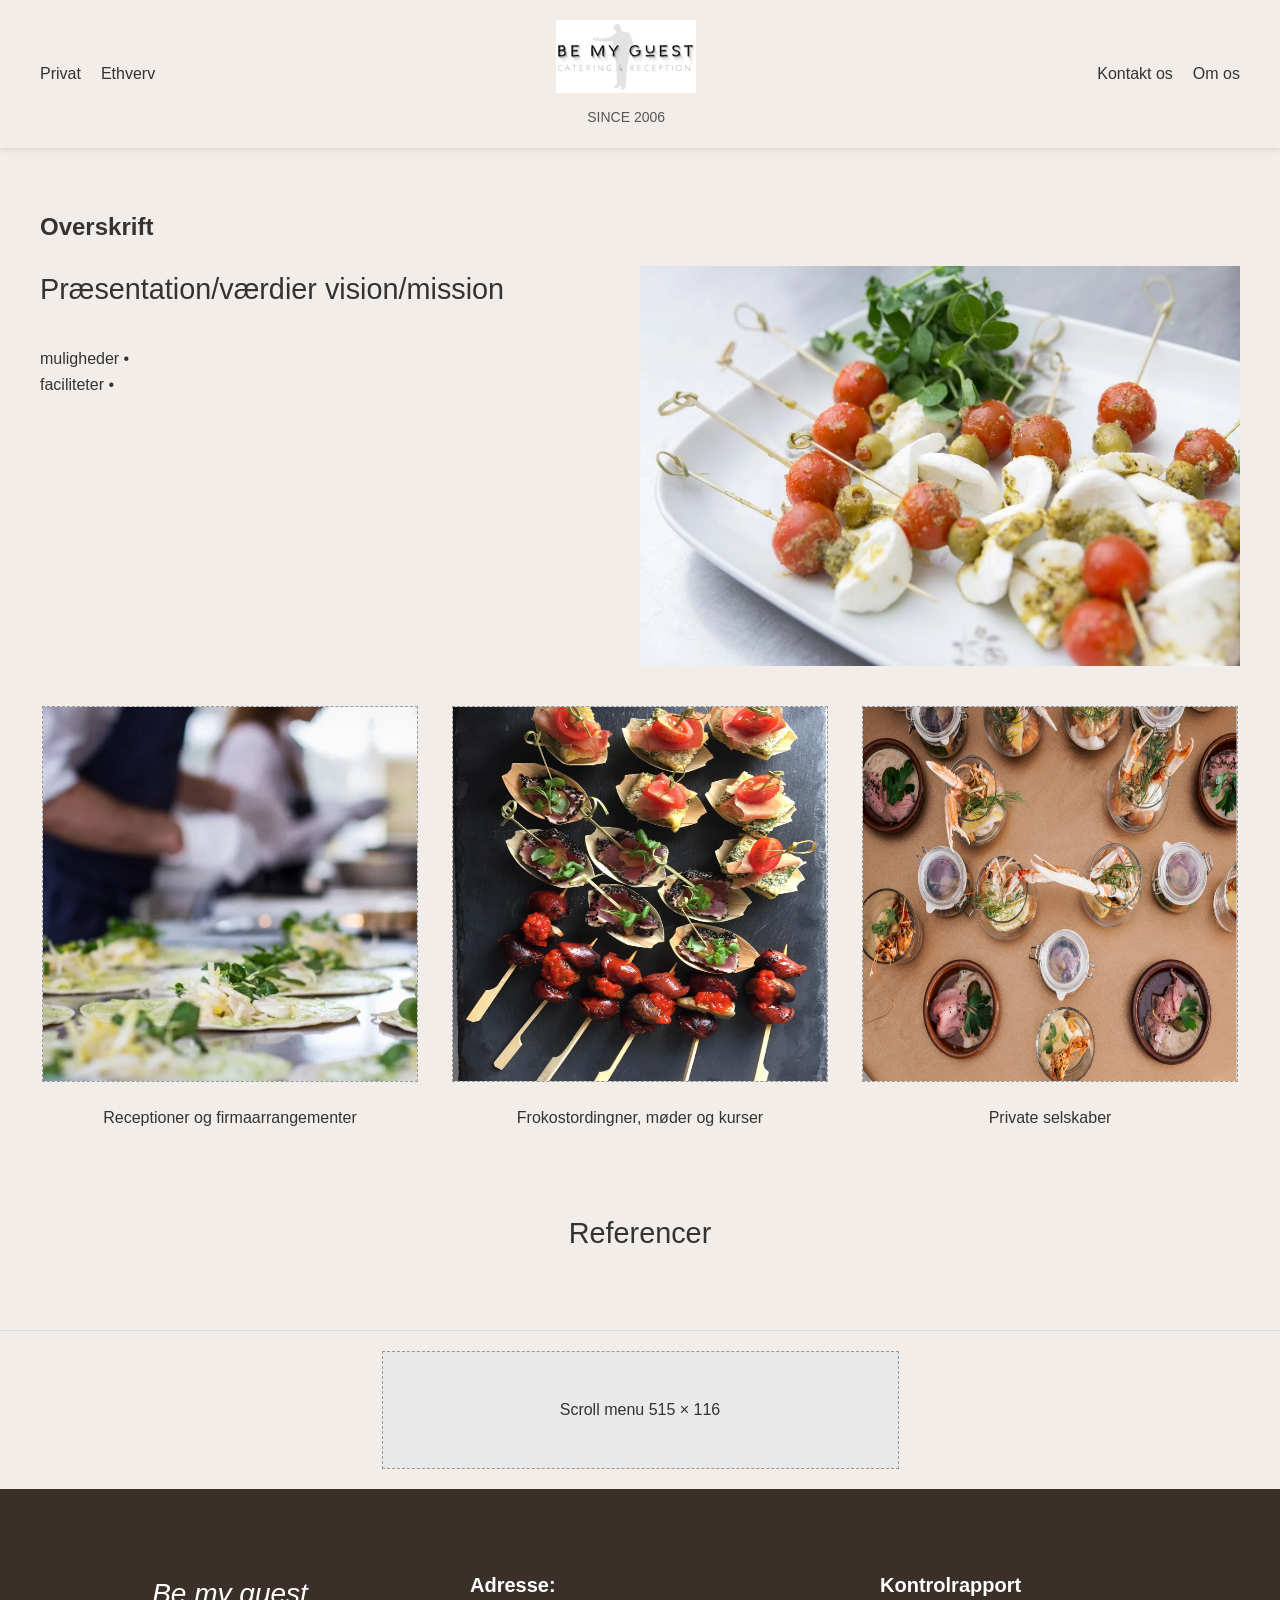
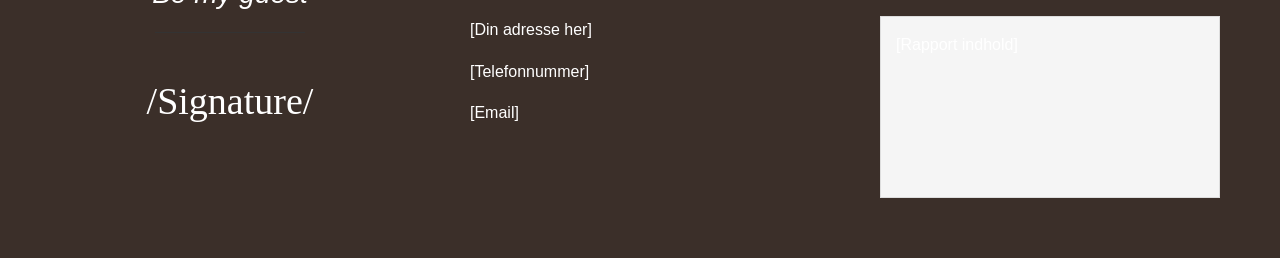
==== index.html @ 8f81d752 "first commit" ====
<!DOCTYPE html>
<html lang="da">

<head>
    <meta charset="UTF-8">
    <meta name="viewport" content="width=device-width, initial-scale=1.0">
    <title>Be my guest</title>
    <link rel="stylesheet" href="/css/styles.css">
    <link rel="icon" href="img/bmg-logo-final.webp" type="Be my guest logo">
</head>

<body>
    <nav class="menu-bar">
        <div class="menu-left">
            <span>Privat</span>
            <span>Ethverv</span>

        </div>

        <div class="logo">
            <img src="img/bmg-logo-final.webp" alt="Be my guest logo">
            <p>SINCE 2006</p>
        </div>

        <div class="menu-right">
            <span>Kontakt os</span>
            <span>Om os</span>
        </div>
    </nav>



    <main>
        <section class="presentation-section">
            <div class="presentation-title">
                <h1>Overskrift</h1>
            </div>
            <div class="mission-container">

                <div class="features-row">
                    <div class="text-content">
                        <h2 class="secondary-title">Præsentation/værdier vision/mission</h2>
                        <p class="features-text">muligheder •<br>faciliteter •</p>
                    </div>
                    <div class="feature-image">
                        <img src="img/værdier-pic.webp" alt="A picture of food on a platter">
                    </div>
                </div>
            </div>

            <div class="dialog-grid">
                <div class="dialog-card">
                    <div class="dialog-image"> <img src="img/reception-dialog.webp" alt="Et billede af mad"></div>
                    <p class="dialog-label">Receptioner og firmaarrangementer</p>
                </div>
                <div class="dialog-card">
                    <div class="dialog-image"> <img src="img/kurser-dialog.webp" alt="Et billede af et dækket bord">
                    </div>
                    <p class="dialog-label">Frokostordingner, møder og kurser</p>
                </div>
                <div class="dialog-card">
                    <div class="dialog-image"><img src="img/private-selskab-dialog.webp" alt="Et billede af mad"></div>
                    <p class="dialog-label">Private selskaber</p>
                </div>
            </div>
        </section>


        <section class="references-section">
            <h2 class="secondary-title">Referencer</h2>
            <!-- Reference indhold vil komme her -->
        </section>
    </main>

    <nav class="scroll-nav">
        <div class="scroll-menu-container">
            <!-- Scroll menu indhold vil komme her -->
            <p>Scroll menu 515 × 116</p>
        </div>
    </nav>

    <footer>
        <div class="content-container">
            <!-- Section 1 -->
            <section class="section be-my-guest">
                <h2>Be my guest</h2>
                <div class="signature-line"></div>
                <p class="signature">/Signature/</p>
            </section>

            <!-- Section 2 -->
            <section class="section address">
                <h3>Adresse:</h3>
                <p>[Din adresse her]</p>
                <p>[Telefonnummer]</p>
                <p>[Email]</p>
            </section>

            <!-- Section 3 -->
            <section class="section report">
                <h3>Kontrolrapport</h3>
                <div class="report-content">
                    [Rapport indhold]
                </div>
            </section>
        </div>
    </footer>
</body>

</html>
---- css/styles.css ----
body {
    font-family: Arial, sans-serif;
    margin: 0;
    padding: 0;
    background-color: #f2ede8;
    background-size: cover;
    background-position: center; 
    background-attachment: scroll;
}

.menu-bar {
    display: flex;
    justify-content: space-between;
    align-items: center;
    padding: 20px 40px;
    box-shadow: 0 2px 5px rgba(0,0,0,0.1);
}

.menu-left, .menu-right {
    display: flex;
    gap: 20px;
}

.logo {
    text-align: center;
}

.logo h1 {
    font-size: 24px;
    margin: 0;
    font-weight: normal;
    letter-spacing: 1px;
}

.logo p {
    margin: 5px 0 0 0;
    font-size: 14px;
    color: #555;
}

.content-container {
    display: flex;
    justify-content: space-between;
    align-items: flex-start; /* Changed to flex-start to align all at top */
    padding: 40px;
    gap: 30px;
}

/* Common section styles */
.section {
    flex: 1;
    padding: 20px;
}

/* Section 1: Be my guest */
.be-my-guest {
    text-align: center;
}

.be-my-guest h2 {
    font-size: 28px;
    font-weight: 300;
    margin-bottom: 15px;
    font-style: italic;
}

.signature-line {
    width: 150px;
    height: 1px;
    background-color: #333;
    margin: 0 auto 10px;
}

.signature {
    font-family: 'Brush Script MT', cursive;
    font-size: 38px;
}

/* Section 2: Address */
.address h3 {
    font-size: 20px;
    margin-bottom: 15px;
}

/* Section 3: Report */
.report h3 {
    font-size: 20px;
    margin-bottom: 15px;
}

.report-content {
    background-color: #f5f5f5;
    border: 1px solid #ddd;
    padding: 15px;
    min-height: 150px;
}



/* Generelle styles */
body {
    font-family: 'Arial', sans-serif;
    margin: 0;
    padding: 0;
    color: #333;
    line-height: 1.6;
}

.main-heading {
    text-align: center;
    padding: 40px 20px;
    background-color: #f8f8f8;
}

.primary-title {
    font-size: 2.5rem;
    margin: 0;
    font-weight: 600;
    letter-spacing: 0.5px;
}

.secondary-title {
    font-size: 1.8rem;
    padding-bottom: 10px;
    margin-top: 0;
    font-weight: 500;
}

/* Præsentationssektion */
.presentation-section {
    padding: 40px 20px;
    max-width: 1200px;
    margin: 0 auto;
}

.mission-container {
    margin-bottom: 40px;
}

.features-row {
    display: grid;
    grid-template-columns: 2fr 3fr; /* tekst til venstre, billede til højre */
    align-items: start;
    gap: 20px;
    margin: 20px 0;
}

.feature-image {
    justify-self: end; /* billede placeres til højre i sin celle */
}

.feature-image img {
    width: 600px;
    height: auto;
    display: block; /* korrekt billedvisning */
}

/* Dialog grid */
.dialog-grid {
    display: grid;
    grid-template-columns: repeat(3, 1fr);
    gap: 30px;
    margin-top: 40px;
}

.dialog-card {
    text-align: center;
}

.dialog-image img{
    height: 374px;
    width: 374px;
    background-color: #e9e9e9;
    border: 1px dashed #999;
    margin-bottom: 15px;
}

.dialog-label {
    margin: 0;
    font-size: 1rem;
}

/* Fuldbredde billede */
.full-width-image-section {
    margin: 40px 0;
}


/* Referencer */
.references-section {
    padding: 40px 20px;
    text-align: center;
}

/* Scroll menu */
.scroll-nav {
    bottom: 0;
    border-top: 1px solid #ddd;
    padding: 20px 0;
}

.scroll-menu-container {
    width: 515px;
    height: 116px;
    margin: 0 auto;
    background-color: #e9e9e9;
    border: 1px dashed #999;
    display: flex;
    align-items: center;
    justify-content: center;
}

img {
    max-width: 100%;
    height: auto;
}

footer{
    background-color: #3b2f29;
    color: white;
}

/* Responsivt design */
@media (max-width: 768px) {
    .dialog-grid {
        grid-template-columns: 1fr;
    }
    
    .features-row {
        flex-direction: column;
        align-items: flex-start;
    }
    
    .feature-image {
        width: 100%;
        height: 150;
    }
}
/* Responsive design */
@media (max-width: 768px) {
    .content-container {
        flex-direction: column;
    }
}
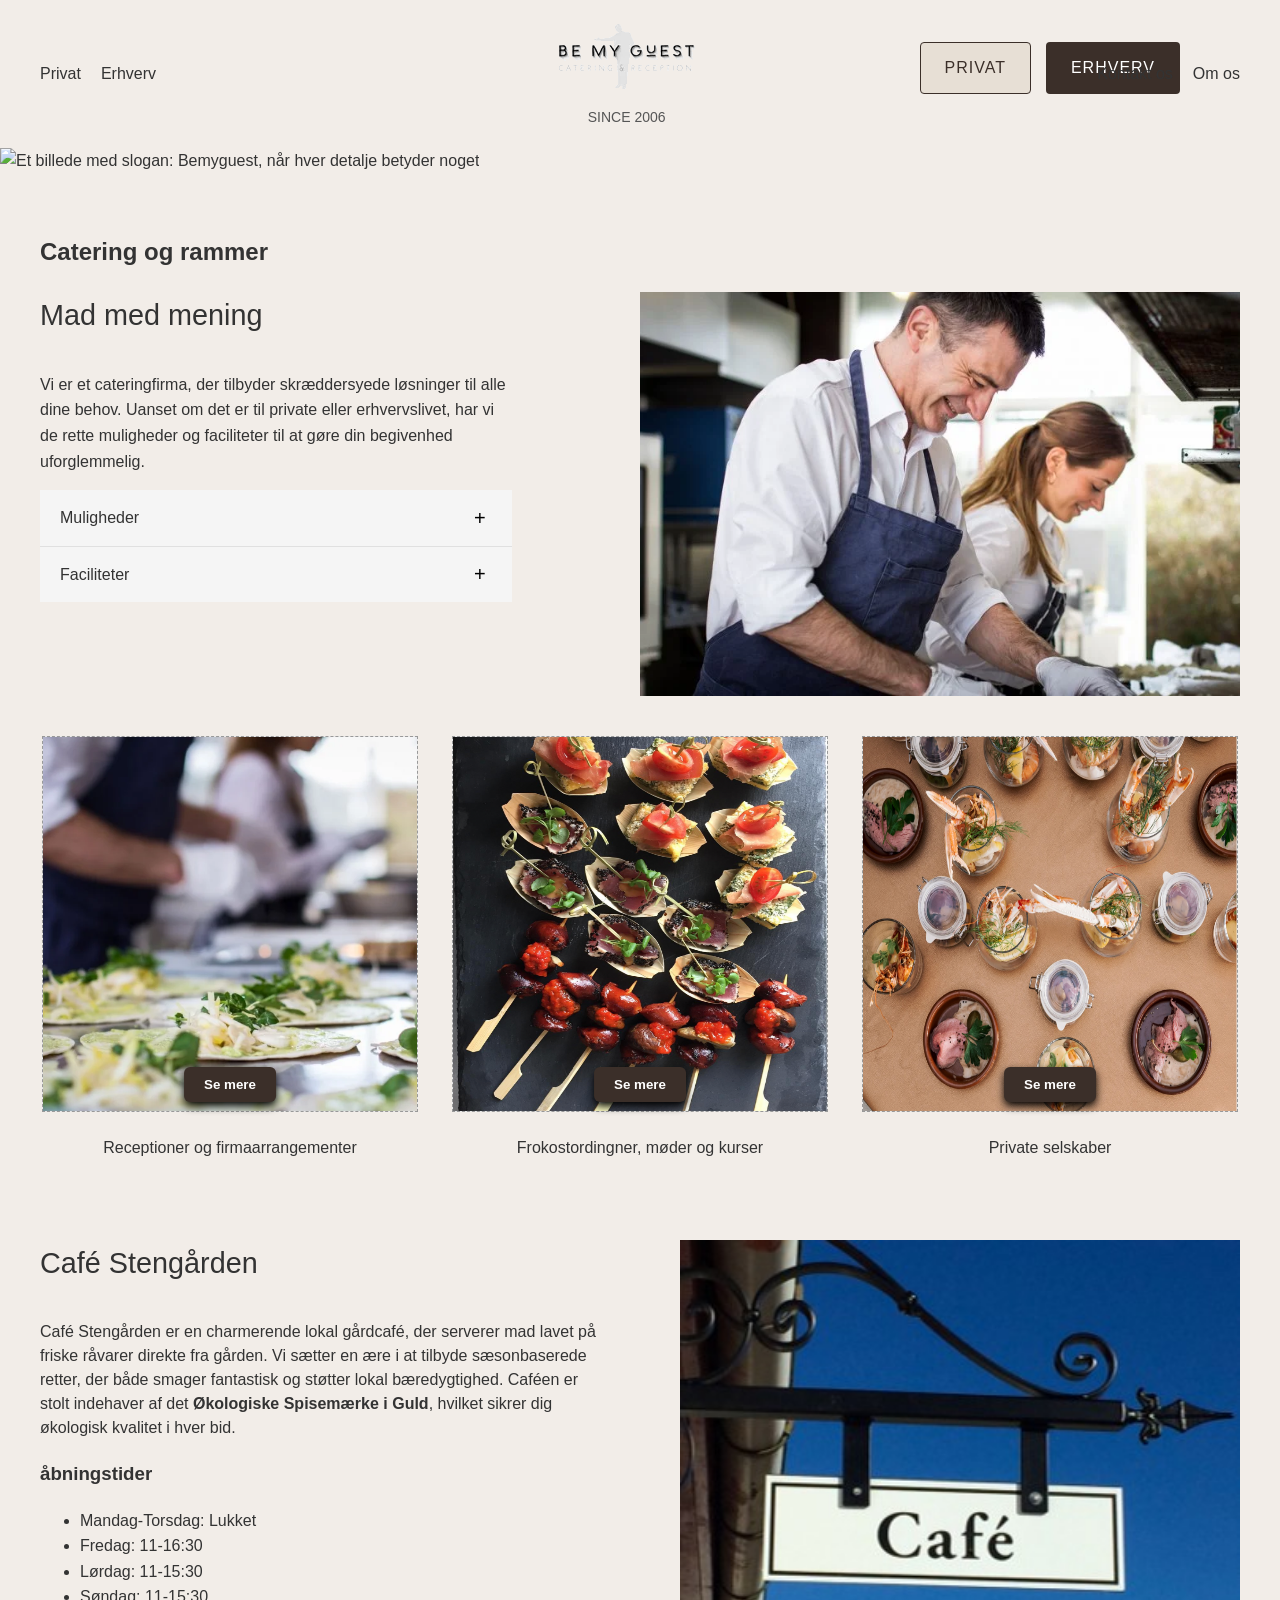
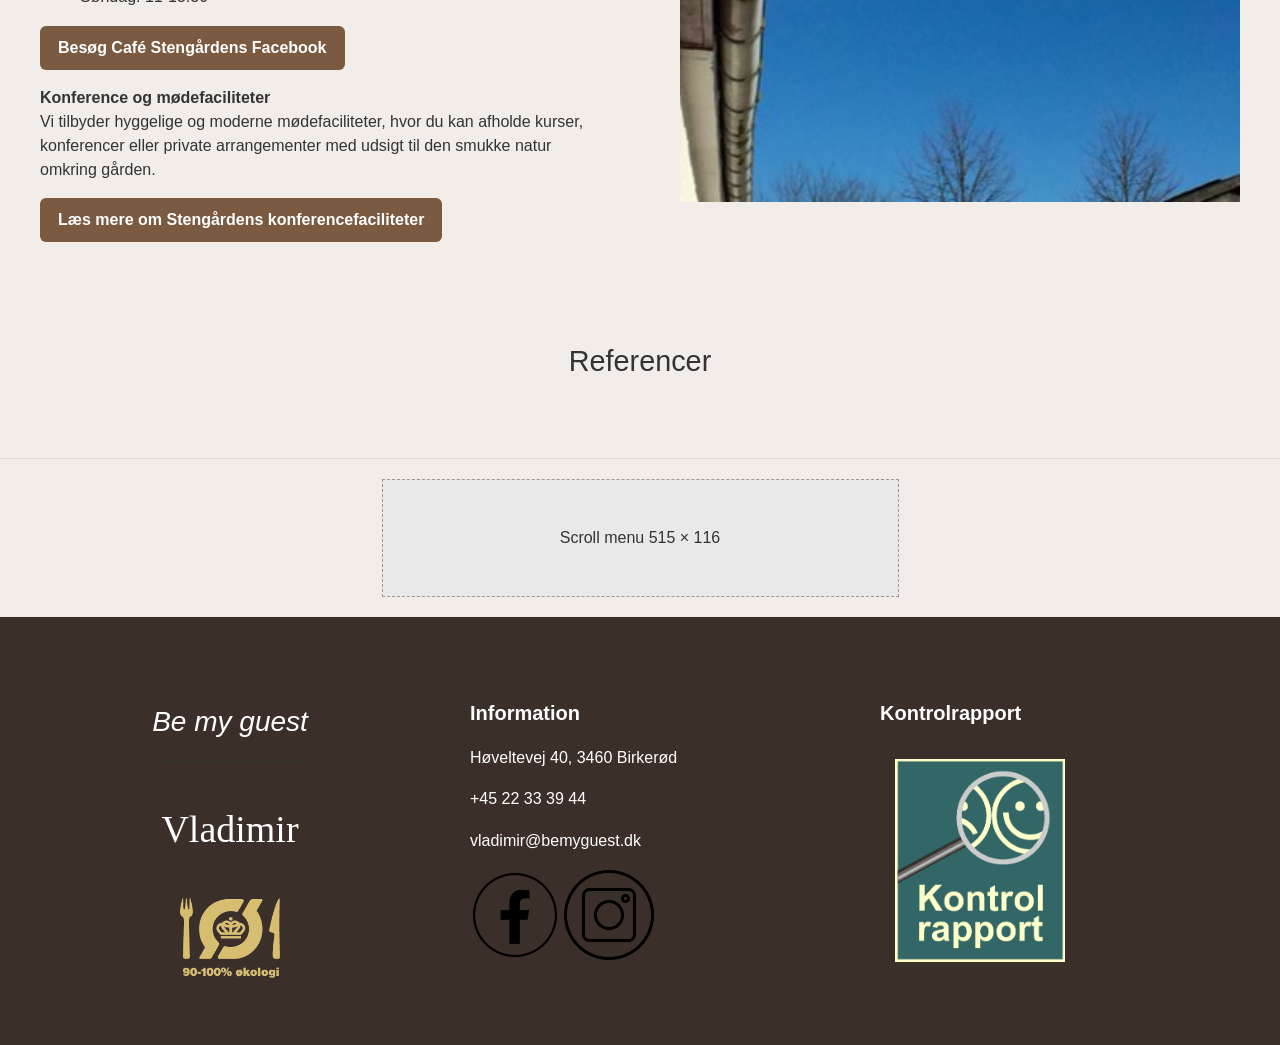
==== commit 1d86ad0c: "Næsten færdigt site, mangler referencer og styling" ====
--- a/index.html
+++ b/index.html
@@ -5,106 +5,357 @@
     <meta charset="UTF-8">
     <meta name="viewport" content="width=device-width, initial-scale=1.0">
     <title>Be my guest</title>
-    <link rel="stylesheet" href="/css/styles.css">
+    <link rel="stylesheet" href="css/styles.css">
     <link rel="icon" href="img/bmg-logo-final.webp" type="Be my guest logo">
 </head>
 
 <body>
-    <nav class="menu-bar">
-        <div class="menu-left">
-            <span>Privat</span>
-            <span>Ethverv</span>
-
-        </div>
-
-        <div class="logo">
-            <img src="img/bmg-logo-final.webp" alt="Be my guest logo">
-            <p>SINCE 2006</p>
-        </div>
-
-        <div class="menu-right">
-            <span>Kontakt os</span>
-            <span>Om os</span>
-        </div>
-    </nav>
-
-
+    <header>
+        <nav class="menu-bar">
+            <div class="menu-left">
+                <span>Privat</span>
+                <span>Erhverv</span>
+
+            </div>
+
+            <div class="logo">
+                <img src="img/bmg-logo-final.webp" alt="Be my guest logo">
+                <p>SINCE 2006</p>
+            </div>
+
+            <div class="menu-right">
+                <span>Kontakt os</span>
+                <span>Om os</span>
+            </div>
+        </nav>
+
+        <section class="hero-image">
+            <img src="img/Hero-Sektion.webp" alt="Et billede med slogan: Bemyguest, når hver detalje betyder noget">
+            <div class="cta-wrapper">
+                <a href="#privat" class="cta-button light">Privat</a>
+                <a href="#erhverv" class="cta-button dark">Erhverv</a>
+            </div>
+        </section>
+    </header>
 
     <main>
         <section class="presentation-section">
             <div class="presentation-title">
-                <h1>Overskrift</h1>
+                <h1>Catering og rammer</h1>
             </div>
             <div class="mission-container">
 
                 <div class="features-row">
-                    <div class="text-content">
-                        <h2 class="secondary-title">Præsentation/værdier vision/mission</h2>
-                        <p class="features-text">muligheder •<br>faciliteter •</p>
+                    <div class="container">
+                        <div class="text-content">
+                            <h2 class="secondary-title">Mad med mening</h2>
+                            <p class="features-text">Vi er et cateringfirma, der tilbyder skræddersyede løsninger til
+                                alle
+                                dine behov. Uanset om det er til private eller erhvervslivet, har vi de rette
+                                muligheder og faciliteter til at gøre din begivenhed uforglemmelig.</p>
+                        </div>
+
+
+
+                        <div class="info-box">
+                            <div class="info-item">
+                                <div class="info-header">
+                                    <span>Muligheder</span>
+                                    <button class="toggle-btn">+</button>
+                                </div>
+                                <div class="info-content">
+                                    <p>Be My Guest skaber madoplevelser til både hverdag og fest – fra varierede
+                                        frokostordninger og drikkevarer til skræddersyet catering til møder, kurser,
+                                        receptioner og private selskaber. Vi leverer mad ud af huset og tilbyder
+                                        professionel hjælp til planlægning og afvikling af større arrangementer. Ønsker
+                                        I at holde jeres event hos os, har vi både en hyggelig gårdcafé og et
+                                        stemningsfuldt selskabslokale til rådighed.</p>
+                                </div>
+                            </div>
+
+                            <div class="info-item">
+                                <div class="info-header">
+                                    <span>Faciliteter</span>
+                                    <button class="toggle-btn">+</button>
+                                </div>
+                                <div class="info-content">
+                                    <p>I stueetagen har vi en hyggelig gårdcafé, hvor vi serverer sæsonbaserede retter
+                                        lavet af friske råvarer direkte fra gården. På første sal finder du et lyst og
+                                        stemningsfuldt selskabslokale, perfekt til private fester, møder og
+                                        firmaarrangementer.</p>
+                                </div>
+
+                            </div>
+                        </div>
                     </div>
                     <div class="feature-image">
-                        <img src="img/værdier-pic.webp" alt="A picture of food on a platter">
+                        <img src="img/vladimir.webp" alt="Et billede af Vladimir, ejer af 'BeMyGuest">
                     </div>
                 </div>
             </div>
 
             <div class="dialog-grid">
                 <div class="dialog-card">
-                    <div class="dialog-image"> <img src="img/reception-dialog.webp" alt="Et billede af mad"></div>
+                    <div class="image-container">
+                        <div class="dialog-image"> <img src="img/reception-dialog.webp" alt="Et billede af mad">
+                            <button class="cta_btn" onclick="openDialog('articleDialog')">Se mere</button>
+                        </div>
+
+                        <dialog id="articleDialog">
+                            <article>
+                                <p>
+                                    Hos Be My Guest ved vi, hvor vigtigt det er, at receptioner og firmaarrangementer
+                                    ikke bare bliver vellykkede, men også mindeværdige. Vi tilbyder skræddersyet
+                                    catering og eventløsninger, der tager højde for jeres virksomheds profil, ønsker og
+                                    behov – uanset om det er en formel reception, et uformelt netværksarrangement eller
+                                    en stor firmafest.
+                                </p>
+                                <p>
+                                    Vi sørger for, at maden matcher anledningen og sætter den rette stemning med en
+                                    menu, der både imponerer og skaber gode samtaler. Vores erfarne kokke sammensætter
+                                    alt fra lækre kanapéer og buffetløsninger til signaturretter, der afspejler
+                                    årstidens bedste råvarer og bæredygtige valg. Samtidig kan vi tilbyde drikkevarer,
+                                    som komplimenterer menuen, og som giver gæsterne en helhedsoplevelse – altid med
+                                    fokus på kvalitet og balance.
+                                </p>
+                                <p>
+                                    Udover mad og drikke kan vi hjælpe med det praktiske: Professionel servering,
+                                    planlægning og koordinering, så I kan fokusere på at netværke og nyde arrangementet.
+                                    Vi kan håndtere alt fra mindre, intime receptioner til større events med mange
+                                    deltagere, og vores fleksibilitet gør det nemt at tilpasse løsningerne til jeres
+                                    specifikke ønsker.
+                                </p>
+                                <p>
+                                    Vores mål er at skabe rammerne for en vellykket event, hvor alle detaljer er
+                                    gennemtænkte – fra første velkomst til sidste dessert. Med Be My Guest som partner
+                                    kan I trygt overlade mad og logistik til os, og i stedet fokusere på at styrke
+                                    relationer og skabe gode minder blandt kolleger, samarbejdspartnere og kunder.
+                                </p>
+                                <button onclick="closeDialog('articleDialog')" autofocus>Luk</button>
+                            </article>
+                        </dialog>
+                    </div>
                     <p class="dialog-label">Receptioner og firmaarrangementer</p>
                 </div>
                 <div class="dialog-card">
-                    <div class="dialog-image"> <img src="img/kurser-dialog.webp" alt="Et billede af et dækket bord">
+                    <div class="image-container">
+                        <div class="dialog-image"> <img src="img/kurser-dialog.webp" alt="Et billede af et dækket bord">
+                            <button class="cta_btn" onclick="openDialog('FrokostDialog')">Se mere</button>
+                        </div>
+                        <dialog id="FrokostDialog">
+                            <article>
+                                <h3>Frokostordning</h3>
+                                <p>
+                                    En god arbejdsdag kræver energi – og det starter med et godt måltid. Vores
+                                    frokostordning er sammensat med fokus på både smag, variation og ernæring.
+                                    Vi tilbyder dagligt frisklavet mad, der imødekommer forskellige behov og
+                                    præferencer,
+                                    herunder vegetariske og allergivenlige alternativer.
+                                </p>
+                                <p>
+                                    Frokosten leveres fra lokale leverandører, og vi lægger vægt på bæredygtighed og
+                                    kvalitet. Det giver ikke kun glade maver, men også et stærkere fællesskab på tværs
+                                    af
+                                    afdelinger.
+                                </p>
+
+
+
+                                <h3>Møder</h3>
+                                <p>
+                                    Effektive møder skaber klarhed, retning og fremdrift. Hos os prioriterer vi en
+                                    struktureret
+                                    mødekultur, hvor dagsordener, tid og formål er tydeligt defineret.
+                                    Vi benytter moderne mødefaciliteter og digitale værktøjer til at sikre, at alle
+                                    deltagere
+                                    kan bidrage aktivt – både fysisk og online.
+                                </p>
+                                <p>
+                                    Vores møderum er indrettet til både mindre arbejdsgrupper og større præsentationer,
+                                    og
+                                    vi
+                                    tilbyder teknisk support, hvis der er behov.
+                                </p>
+
+
+
+                                <h3>Kurser</h3>
+                                <p>
+                                    Vi tror på livslang læring. Derfor tilbyder vi løbende kurser og kompetenceudvikling
+                                    for
+                                    vores medarbejdere.
+                                    Undervisningen spænder fra faglige specialiseringer til bløde kompetencer som
+                                    kommunikation
+                                    og projektledelse.
+                                </p>
+                                <p>
+                                    Kurserne foregår både internt og i samarbejde med eksterne partnere, og de
+                                    skræddersys
+                                    efter
+                                    behov og ambitioner.
+                                    Uanset niveau er målet det samme: At gøre vores team stærkere, klogere og mere
+                                    motiveret.
+                                </p>
+                                <button onclick="closeDialog('FrokostDialog')" autofocus>Luk</button>
+                            </article>
+                        </dialog>
                     </div>
                     <p class="dialog-label">Frokostordingner, møder og kurser</p>
                 </div>
+
                 <div class="dialog-card">
-                    <div class="dialog-image"><img src="img/private-selskab-dialog.webp" alt="Et billede af mad"></div>
+                    <div class="image-container">
+                        <div class="dialog-image"><img src="img/private-selskab-dialog.webp" alt="Et billede af mad">
+                            <button class="cta_btn" onclick="openDialog('PrivatDialog')">Se mere</button>
+                        </div>
+                        <dialog id="PrivatDialog">
+                            <article>
+                                <p>
+                                    Hos Be My Guest ved vi, at private selskaber handler om mere end blot mad – det
+                                    handler
+                                    om at skabe uforglemmelige øjeblikke sammen med familie og venner i trygge og smukke
+                                    rammer. Derfor tilbyder vi ikke blot catering, men en komplet oplevelse, hvor vi
+                                    skræddersyr både menu og lokaler, så det passer perfekt til netop jeres festlige
+                                    anledning.
+                                </p>
+                                <p>
+                                    Uanset om du planlægger en intim middag, en stor fødselsdag, bryllup, barnedåb eller
+                                    jubilæum, tager vi hånd om alle detaljer fra start til slut. Vores passionerede
+                                    kokke
+                                    komponerer menuer baseret på sæsonens bedste råvarer, der både forkæler smagsløgene
+                                    og
+                                    tager hensyn til eventuelle kostbehov, allergier eller ønsker om bæredygtighed.
+                                </p>
+                                <p>
+                                    Vi tilbyder et bredt udvalg af muligheder, lige fra elegante forretter og
+                                    signaturretter
+                                    til generøse buffeter og festlige desserter, som kan tilpasses jeres stil og tema.
+                                    Vores
+                                    team hjælper også gerne med valg af drikkevarer, som komplementerer menuen og løfter
+                                    hele oplevelsen.
+                                </p>
+                                <p>
+                                    Vores selskabslokaler, placeret i en lys og stemningsfuld atmosfære med udsigt til
+                                    hyggelige gårdmiljøer, kan pyntes og arrangeres efter jeres ønsker – om det er et
+                                    traditionelt selskab eller en mere utraditionel sammenkomst. Skal festen holdes ude?
+                                    Vi
+                                    tilbyder også levering af mad og drikke til jeres private adresse eller andre
+                                    lokationer, hvor vi sørger for at hele arrangementet forløber gnidningsfrit.
+                                </p>
+                                <p>
+                                    Med professionel planlægning og servering fra vores erfarne personale sikrer vi, at
+                                    I
+                                    kan nyde selskabet og fokusere på det vigtigste – jeres gæster. Vi tilbyder
+                                    fleksible
+                                    løsninger, der kan tilpasses både store og små selskaber, og vi står klar til at
+                                    rådgive
+                                    jer gennem hele processen for at sikre, at alle detaljer er på plads.
+                                </p>
+                                <p>
+                                    Be My Guest er mere end catering – vi er din betroede partner i at skabe personlige
+                                    og
+                                    mindeværdige selskaber, hvor hver detalje tæller, og hvor gæstfrihed er i centrum.
+                                </p>
+                                <button onclick="closeDialog('PrivatDialog')" autofocus>Luk</button>
+                            </article>
+                        </dialog>
+                    </div>
                     <p class="dialog-label">Private selskaber</p>
-                </div>
-            </div>
+
+                </div>
         </section>
 
+        <section class="café-section">
+
+            <div class="café-content">
+                <div class="café-title">
+                    <h2 class="secondary-title">Café Stengården</h2>
+                </div>
+                <p>Café Stengården er en charmerende lokal gårdcafé, der serverer mad lavet på friske råvarer direkte
+                    fra gården. Vi sætter en ære i at tilbyde sæsonbaserede retter, der både smager fantastisk og
+                    støtter lokal bæredygtighed. Caféen er stolt indehaver af det <strong>Økologiske Spisemærke i
+                        Guld</strong>, hvilket sikrer dig økologisk kvalitet i hver bid.</p>
+                <section class="opening-times">
+                    <div class="hours">
+                        <h1>åbningstider</h1>
+                        <ul>
+                            <li>Mandag-Torsdag: Lukket</li>
+                            <li>Fredag: 11-16:30</li>
+                            <li>Lørdag: 11-15:30</li>
+                            <li>Søndag: 11-15:30</li>
+                        </ul>
+                    </div>
+                </section>
+                <p>
+                    <a href="https://www.facebook.com/Stengaardencafe/" target="_blank" rel="noopener"
+                        class="cta-link">Besøg Café Stengårdens Facebook</a>
+                </p>
+
+
+
+                <p><strong>Konference og mødefaciliteter</strong><br>
+                    Vi tilbyder hyggelige og moderne mødefaciliteter, hvor du kan afholde kurser, konferencer eller
+                    private arrangementer med udsigt til den smukke natur omkring gården.</p>
+                <p>
+                    <a href="https://www.stengaarden-konference.dk/om-stengaarden/" target="_blank" rel="noopener"
+                        class="cta-link">Læs mere om Stengårdens konferencefaciliteter</a>
+                </p>
+            </div>
+
+            <div class="café-image">
+                <img src="img/cafe_skilt.webp" alt="Et billede af caféen">
+            </div>
+        </section>
 
         <section class="references-section">
             <h2 class="secondary-title">Referencer</h2>
-            <!-- Reference indhold vil komme her -->
+
         </section>
     </main>
 
     <nav class="scroll-nav">
         <div class="scroll-menu-container">
-            <!-- Scroll menu indhold vil komme her -->
+
             <p>Scroll menu 515 × 116</p>
         </div>
     </nav>
 
     <footer>
         <div class="content-container">
-            <!-- Section 1 -->
+
             <section class="section be-my-guest">
                 <h2>Be my guest</h2>
                 <div class="signature-line"></div>
-                <p class="signature">/Signature/</p>
+                <p class="signature">Vladimir</p>
+                <img class="oekologi-logo" src="img/oekologi-logo.webp" alt="Økologi logo">
+
             </section>
 
-            <!-- Section 2 -->
+
             <section class="section address">
-                <h3>Adresse:</h3>
-                <p>[Din adresse her]</p>
-                <p>[Telefonnummer]</p>
-                <p>[Email]</p>
+                <h3>Information</h3>
+                <p>Høveltevej 40, 3460 Birkerød</p>
+                <p>+45 22 33 39 44</p>
+                <p>vladimir@bemyguest.dk</p>
+
+                <a href="https://www.facebook.com/bemyguest.dk" target="_blank"><img src="img/facebookicon.webp"
+                        alt="Et facebook icon"></a>
+                <a href="https://www.instagram.com/bemyguestcph/"><img src="/img/instaicon.webp"
+                        alt="Et instagram icon"></a>
             </section>
 
-            <!-- Section 3 -->
+
             <section class="section report">
                 <h3>Kontrolrapport</h3>
                 <div class="report-content">
-                    [Rapport indhold]
+                    <a href="https://www.findsmiley.dk/Sider/Search.aspx?k=be%20my%20guest" target="_blank"><img
+                            src="img/kontrol-rapport.webp" alt="Kontrolrapport"></a>
                 </div>
             </section>
         </div>
     </footer>
+
+    <script src="js/info-box.js"></script>
 </body>
 
 </html>
--- a/css/styles.css
+++ b/css/styles.css
@@ -2,10 +2,12 @@
     font-family: Arial, sans-serif;
     margin: 0;
     padding: 0;
+    height: 100%;
     background-color: #f2ede8;
     background-size: cover;
     background-position: center; 
     background-attachment: scroll;
+    
 }
 
 .menu-bar {
@@ -13,7 +15,8 @@
     justify-content: space-between;
     align-items: center;
     padding: 20px 40px;
-    box-shadow: 0 2px 5px rgba(0,0,0,0.1);
+    position: relative;
+    z-index: 1;
 }
 
 .menu-left, .menu-right {
@@ -38,10 +41,59 @@
     color: #555;
 }
 
+/* Hero section */
+.hero-image {
+    max-width: 100%;
+    height: auto;
+    margin: 0 auto;
+    position: relative;
+}
+
+.hero-image .cta-wrapper {
+    position: absolute;
+    bottom: 80px;
+    right: 100px;
+    display: flex;
+    gap: 15px;
+    flex-wrap: wrap;
+}
+
+.cta-button {
+    padding: 12px 24px;
+    border-radius: 4px;
+    text-decoration: none;
+    text-transform: uppercase;
+    letter-spacing: 1px;
+    font-weight: 500;
+    transition: background-color 0.3s ease, color 0.3s ease;
+}
+
+.cta-button.light {
+    background-color: #e7dfd5;
+    color: #3b2f29;
+    border: 1px solid #3b2f29;
+}
+
+.cta-button.light:hover {
+    background-color: #d8cfc5;
+    color: #000;
+}
+
+.cta-button.dark {
+    background-color: #3b2f29;
+    color: #fff;
+    border: 1px solid transparent;
+}
+
+.cta-button.dark:hover {
+    background-color: #5a453a;
+    color: #fff;
+}
+
 .content-container {
     display: flex;
     justify-content: space-between;
-    align-items: flex-start; /* Changed to flex-start to align all at top */
+    align-items: flex-start; 
     padding: 40px;
     gap: 30px;
 }
@@ -52,7 +104,138 @@
     padding: 20px;
 }
 
-/* Section 1: Be my guest */
+/* dialog sektion*/
+.image-container {
+    position: relative;
+    display: inline-block; 
+}
+  
+.image-container img {
+    display: block; 
+    width: 100%; 
+    height: auto;
+}
+  
+.cta_btn {
+    position: absolute;
+    bottom: 25px;  /* Juster placering */
+    left: 50%;     /* Centrer horisontalt */
+    transform: translateX(-50%);
+    padding: 8px 16px;
+    background-color: rgba(0,0,0,0.6);
+    color: white;
+    border: none;
+    cursor: pointer;
+    border-radius: 4px;
+}
+
+
+dialog {
+    position: fixed;           
+    top: 50%;
+    left: 50%;
+    transform-origin: center center;
+    transform: translate(-50%, -50%) scale(0.8);
+    opacity: 0;
+    border: none;
+    border-radius: 10px;
+    padding: 20px;
+    max-width: 600px;
+    max-height: 70vh;
+    overflow-y: auto;
+    box-shadow: 0 10px 30px rgba(0,0,0,0.2);
+    pointer-events: none;     
+    animation-duration: 0.3s;
+    animation-fill-mode: forwards;
+    transition: none;          
+}
+
+
+dialog[open] {
+    pointer-events: auto;
+    animation-name: fadeInScale;
+}
+
+
+dialog.closing {
+    animation-name: fadeOutScale;
+}
+dialog::backdrop {
+    backdrop-filter: blur(6px);
+    -webkit-backdrop-filter: blur(6px); 
+    background-color: rgba(0, 0, 0, 0.2); 
+}
+/* Animation keyframes */
+@keyframes fadeInScale {
+    from {
+        opacity: 0;
+        transform: translate(-50%, -50%) scale(0.8);
+    }
+    to {
+        opacity: 1;
+        transform: translate(-50%, -50%) scale(1);
+    }
+}
+
+@keyframes fadeOutScale {
+    from {
+        opacity: 1;
+        transform: translate(-50%, -50%) scale(1);
+    }
+    to {
+        opacity: 0;
+        transform: translate(-50%, -50%) scale(0.8);
+    }
+}
+
+/* Indhold i dialog */
+dialog article {
+    padding: 20px;
+    line-height: 1.6;
+}
+
+dialog button[autofocus] {
+    background-color: #3b2f29;
+    color: white;
+    padding: 10px 20px;
+    border: none;
+    border-radius: 4px;
+    cursor: pointer;
+    margin-top: 20px;
+    transition: background-color 0.3s;
+}
+
+dialog button[autofocus]:hover {
+    background-color: #5a453a;
+}
+
+/* CTA knap på billeder */
+.cta_btn {
+    position: absolute;
+    bottom: 25px;
+    left: 50%;
+    transform: translateX(-50%);
+    padding: 10px 20px;
+    background-color: #3b2f29;
+    color: white;
+    border: none;
+    border-radius: 6px;
+    cursor: pointer;
+    font-weight: 600;
+    transition: background-color 0.3s ease;
+    box-shadow: 0 4px 8px black;
+}
+
+.cta_btn:hover,
+.cta_btn:focus {
+    background-color: #5a453a;
+    box-shadow: 0 6px 12px black;
+    outline: none;
+}
+
+
+
+/* footer */
 .be-my-guest {
     text-align: center;
 }
@@ -89,13 +272,11 @@
 }
 
 .report-content {
-    background-color: #f5f5f5;
-    border: 1px solid #ddd;
     padding: 15px;
     min-height: 150px;
-}
-
-
+    max-width: 50%;
+    height: auto;
+}
 
 /* Generelle styles */
 body {
@@ -126,7 +307,73 @@
     font-weight: 500;
 }
 
-/* Præsentationssektion */
+/* info-box styling*/
+.info-item {
+    border-bottom: 1px solid #e0e0e0;
+}
+
+.info-item:last-child {
+    border-bottom: none;
+}
+
+.info-header {
+    display: flex;
+    justify-content: space-between;
+    align-items: center;
+    padding: 15px 20px;
+    cursor: pointer;
+    background-color: #f5f5f5;
+}
+
+.toggle-btn {
+    background: none;
+    border: none;
+    font-size: 20px;
+    cursor: pointer;
+    width: 24px;
+    height: 24px;
+    display: flex;
+    align-items: center;
+}
+
+.info-content {
+    max-height: 0;
+    overflow: hidden;
+    padding: 0 20px;
+    transition: max-height 0.3s ease, padding 0.3s ease;
+}
+
+.info-content p {
+    margin: 0;
+    padding: 15px 0;
+}
+
+.info-item.active .info-content {
+    max-height: 200px;
+    padding: 0 20px 15px;
+    overflow-y: auto;
+}
+
+/* Custom scrollbar */
+.info-content::-webkit-scrollbar {
+    width: 8px;
+}
+
+.info-content::-webkit-scrollbar-track {
+    background: #f1f1f1;
+    border-radius: 4px;
+}
+
+.info-content::-webkit-scrollbar-thumb {
+    background: #888;
+    border-radius: 4px;
+}
+
+.info-content::-webkit-scrollbar-thumb:hover {
+    background: #555;
+}
+
+/* Presentation section */
 .presentation-section {
     padding: 40px 20px;
     max-width: 1200px;
@@ -139,20 +386,20 @@
 
 .features-row {
     display: grid;
-    grid-template-columns: 2fr 3fr; /* tekst til venstre, billede til højre */
+    grid-template-columns: 2fr 3fr; 
     align-items: start;
     gap: 20px;
     margin: 20px 0;
 }
 
 .feature-image {
-    justify-self: end; /* billede placeres til højre i sin celle */
+    justify-self: end;
 }
 
 .feature-image img {
     width: 600px;
     height: auto;
-    display: block; /* korrekt billedvisning */
+    display: block; 
 }
 
 /* Dialog grid */
@@ -185,6 +432,50 @@
     margin: 40px 0;
 }
 
+/* Café Stengården*/
+.café-section {
+    display: grid;
+    grid-template-columns: 1fr 1fr;
+    align-items: start;
+    gap: 80px;
+    padding: 40px 20px;
+    max-width: 1200px;
+    margin: 0 auto;
+}
+
+.café-image img {
+    width: 100%;
+    height: auto;
+    display: block;
+}
+
+.cta-link {
+    display: inline-block;
+    background-color: #7a5a40; /* varm brun tone */
+    color: white;
+    padding: 10px 18px;
+    border-radius: 6px;
+    text-decoration: none;
+    font-weight: 600;
+    transition: background-color 0.3s ease;
+}
+
+.cta-link:hover,
+.cta-link:focus {
+    background-color: #a07555;
+    outline: none;
+}
+
+.café-content p {
+    line-height: 1.5;
+    font-size: 1rem;
+    color: #333;
+}
+
+.oekologi-logo{
+    height: 80px;
+    width: auto;
+}
 
 /* Referencer */
 .references-section {
@@ -236,7 +527,7 @@
         height: 150;
     }
 }
-/* Responsive design */
+
 @media (max-width: 768px) {
     .content-container {
         flex-direction: column;
